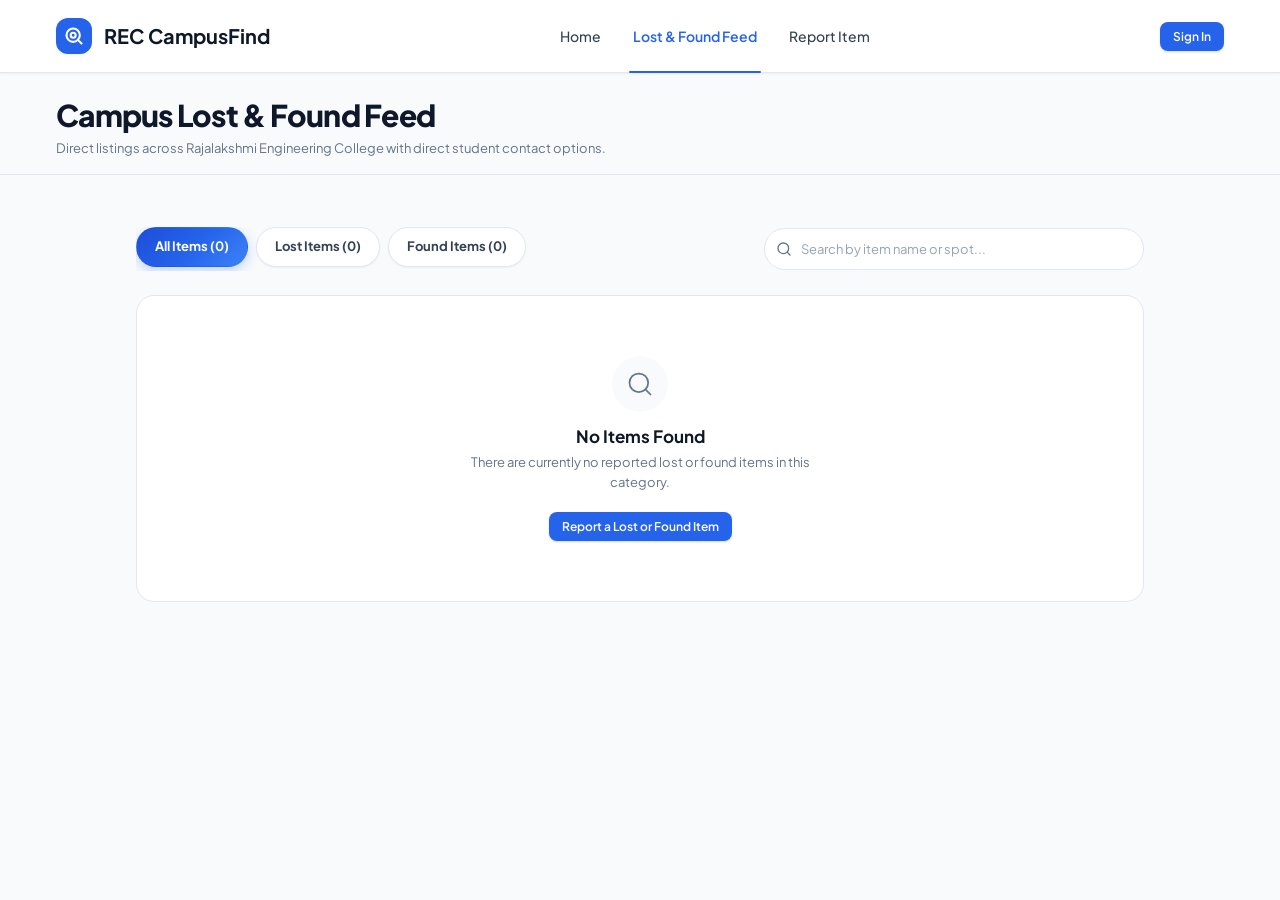
==== src/main/webapp/browse.html @ c63bbb27 "Initial commit: Campus Lost & Found System with embedded Tomcat, MySQL schema, and responsive UI" ====
<!DOCTYPE html>
<html lang="en">
<head>
  <meta charset="UTF-8">
  <meta name="viewport" content="width=device-width, initial-scale=1.0">
  <title>Lost & Found Feed | Rajalakshmi Engineering College</title>
  <meta http-equiv="Cache-Control" content="no-cache, no-store, must-revalidate">
  <meta http-equiv="Pragma" content="no-cache">
  <meta http-equiv="Expires" content="0">
  <meta name="description" content="View all lost and found items reported across Rajalakshmi Engineering College campus with direct finder/loser contact information.">
  <link rel="stylesheet" href="css/variables.css?v=5.0">
  <link rel="stylesheet" href="css/base.css?v=5.0">
  <link rel="stylesheet" href="css/layout.css?v=5.0">
  <link rel="stylesheet" href="css/components.css?v=5.0">
  <link rel="stylesheet" href="css/pages.css?v=5.0">
  <style>
    .feed-container {
      max-width: 1040px;
      margin: 0 auto;
    }
    .feed-controls {
      display: flex;
      flex-direction: column;
      gap: 12px;
      margin-bottom: 24px;
    }
    @media (min-width: 640px) {
      .feed-controls {
        flex-direction: row;
        align-items: center;
        justify-content: space-between;
      }
    }
    .pill-tabs {
      display: flex;
      gap: 8px;
      overflow-x: auto;
      padding-bottom: 4px;
      -webkit-overflow-scrolling: touch;
    }
    .pill-btn {
      padding: 8px 18px;
      border-radius: var(--border-radius-full);
      font-size: 13px;
      font-weight: 700;
      border: 1px solid var(--border-color);
      background: #FFFFFF;
      color: var(--text-secondary);
      cursor: pointer;
      white-space: nowrap;
      transition: all 0.2s ease;
      min-height: 40px;
      box-shadow: var(--shadow-xs);
    }
    .pill-btn:hover {
      border-color: var(--accent-border);
      background: var(--bg-secondary);
    }
    .pill-btn.active {
      background: var(--accent-gradient);
      color: #fff;
      border-color: transparent;
      box-shadow: 0 4px 12px var(--accent-glow);
    }
    .feed-grid {
      display: grid;
      grid-template-columns: 1fr;
      gap: 16px;
    }
    @media (min-width: 640px) {
      .feed-grid {
        grid-template-columns: repeat(2, 1fr);
        gap: 20px;
      }
    }
    @media (min-width: 1024px) {
      .feed-grid {
        grid-template-columns: repeat(3, 1fr);
      }
    }
    .mobile-item-card {
      background: #FFFFFF;
      border: 1px solid var(--border-color);
      border-radius: var(--border-radius-lg);
      overflow: hidden;
      display: flex;
      flex-direction: column;
      transition: all 0.25s ease;
      box-shadow: var(--shadow-sm);
    }
    .mobile-item-card:hover {
      box-shadow: var(--shadow-card-hover);
      transform: translateY(-3px);
      border-color: var(--accent-border);
    }
    .card-photo-wrapper {
      position: relative;
      width: 100%;
      height: 165px;
      background: #F1F5F9;
      display: flex;
      align-items: center;
      justify-content: center;
      overflow: hidden;
    }
    .card-photo-img {
      width: 100%;
      height: 100%;
      object-fit: cover;
    }
    .card-photo-empty {
      display: flex;
      flex-direction: column;
      align-items: center;
      color: var(--text-muted);
      font-size: 12px;
      gap: 4px;
    }
    .card-body {
      padding: 16px;
      display: flex;
      flex-direction: column;
      flex: 1;
    }
    .card-title {
      font-size: 16px;
      font-weight: 700;
      color: var(--text-primary);
      margin-bottom: 6px;
      line-height: 1.35;
    }
    .card-spot {
      display: flex;
      align-items: center;
      gap: 6px;
      font-size: 13px;
      color: var(--text-secondary);
      margin-bottom: 12px;
    }
    .card-contact-box {
      margin-top: auto;
      background: var(--bg-secondary);
      border: 1px solid var(--border-color);
      border-radius: var(--border-radius-md);
      padding: 12px;
      display: flex;
      flex-direction: column;
      gap: 8px;
    }
    .contact-action-btn {
      display: flex;
      align-items: center;
      justify-content: center;
      gap: 6px;
      padding: 8px 12px;
      border-radius: var(--border-radius-sm);
      font-size: 13px;
      font-weight: 700;
      text-decoration: none;
      transition: all 0.2s ease;
      min-height: 38px;
    }
    .btn-call {
      background: var(--accent-primary);
      color: #fff;
    }
    .btn-call:hover {
      background: var(--accent-hover);
      color: #fff;
    }
    .btn-mail {
      background: #FFFFFF;
      color: var(--text-primary);
      border: 1px solid var(--border-color);
    }
    .btn-mail:hover {
      background: #F8FAFC;
    }
  </style>
</head>
<body>

  <!-- Navigation Header -->
  <header class="navbar">
    <div class="container navbar-inner">
      <a href="index.html" class="brand-logo">
        <div class="brand-icon">
          <svg xmlns="http://www.w3.org/2000/svg" width="20" height="20" viewBox="0 0 24 24" fill="none" stroke="currentColor" stroke-width="2.5" stroke-linecap="round" stroke-linejoin="round">
            <circle cx="11" cy="11" r="8"></circle>
            <line x1="21" y1="21" x2="16.65" y2="16.65"></line>
            <circle cx="11" cy="11" r="3"></circle>
          </svg>
        </div>
        <span>REC CampusFind</span>
      </a>

      <nav class="nav-links" id="nav-links">
        <a href="index.html" class="nav-link">Home</a>
        <a href="browse.html" class="nav-link active">Lost & Found Feed</a>
        <a href="report.html" class="nav-link">Report Item</a>
      </nav>

      <div class="nav-actions" id="nav-actions">
        <!-- Injected dynamically by main.js based on server session -->
      </div>

      <button class="mobile-nav-toggle" id="mobile-nav-toggle" aria-label="Toggle navigation">
        <svg xmlns="http://www.w3.org/2000/svg" width="24" height="24" viewBox="0 0 24 24" fill="none" stroke="currentColor" stroke-width="2" stroke-linecap="round" stroke-linejoin="round">
          <line x1="3" y1="12" x2="21" y2="12"></line>
          <line x1="3" y1="6" x2="21" y2="6"></line>
          <line x1="3" y1="18" x2="21" y2="18"></line>
        </svg>
      </button>
    </div>
  </header>

  <!-- Page Header -->
  <div class="page-header" style="padding: 24px 0 16px 0; background: var(--bg-secondary); border-bottom: 1px solid var(--border-color);">
    <div class="container">
      <h1 style="font-size: var(--font-size-2xl); font-weight: 800; color: var(--text-primary); margin-bottom: 4px;">
        Campus Lost & Found Feed
      </h1>
      <p style="font-size: 13px; color: var(--text-muted);">
        Direct listings across Rajalakshmi Engineering College with direct student contact options.
      </p>
    </div>
  </div>

  <!-- Main Feed Area -->
  <main class="main-content" style="padding-top: 20px;">
    <div class="container feed-container">
      
      <!-- Controls: Tabs + Search Bar -->
      <div class="feed-controls">
        <div class="pill-tabs">
          <button class="pill-btn active" data-type="ALL" id="pill-all">All Items (<span id="count-all">0</span>)</button>
          <button class="pill-btn" data-type="LOST" id="pill-lost">Lost Items (<span id="count-lost">0</span>)</button>
          <button class="pill-btn" data-type="FOUND" id="pill-found">Found Items (<span id="count-found">0</span>)</button>
        </div>

        <div style="flex: 1; max-width: 380px; position: relative;">
          <input 
            type="search" 
            id="search-input" 
            class="form-input" 
            placeholder="Search by item name or spot..."
            style="padding-left: 36px; height: 42px; font-size: 13px; border-radius: var(--border-radius-full);"
          >
          <svg xmlns="http://www.w3.org/2000/svg" width="16" height="16" viewBox="0 0 24 24" fill="none" stroke="currentColor" stroke-width="2" stroke-linecap="round" stroke-linejoin="round" style="position: absolute; left: 12px; top: 13px; color: var(--text-muted);">
            <circle cx="11" cy="11" r="8"></circle>
            <line x1="21" y1="21" x2="16.65" y2="16.65"></line>
          </svg>
        </div>
      </div>

      <!-- Feed Grid -->
      <div id="items-grid" class="feed-grid">
        <div style="grid-column: 1 / -1; text-align: center; padding: 48px 20px;">
          <div class="spinner"></div>
          <p style="font-size: 13px; color: var(--text-muted); margin-top: 12px;">Loading campus feed...</p>
        </div>
      </div>

    </div>
  </main>

  <!-- Scripts -->
  <script src="js/api.js?v=5.0"></script>
  <script src="js/main.js?v=5.0"></script>
  <script src="js/browse.js?v=5.0"></script>
</body>
</html>
---- src/main/webapp/css/variables.css ----
/**
 * REC CampusFind - Design System Tokens & Typography
 * Designed for Rajalakshmi Engineering College
 * Premium, modern, responsive, mobile-first design system
 */
@import url('https://fonts.googleapis.com/css2?family=Plus+Jakarta+Sans:wght@400;500;600;700;800&family=Inter:wght@400;500;600;700&display=swap');

:root {
  /* Color Palette - Neutrals */
  --bg-primary: #FFFFFF;
  --bg-secondary: #F8FAFC;
  --bg-tertiary: #F1F5F9;
  --bg-card: #FFFFFF;
  --bg-overlay: rgba(15, 23, 42, 0.65);
  --bg-elevated: #FFFFFF;

  /* Typography Colors */
  --text-primary: #0F172A;      /* Deep Midnight Navy */
  --text-secondary: #334155;    /* Refined Slate */
  --text-muted: #64748B;        /* Cool Gray */
  --text-light: #94A3B8;
  --text-inverse: #FFFFFF;

  /* Accent Colors (REC Royal & Indigo) */
  --accent-primary: #2563EB;    /* Royal Blue */
  --accent-hover: #1D4ED8;      /* Deep Royal */
  --accent-light: #EFF6FF;      /* Soft Blue Tint */
  --accent-border: #BFDBFE;
  --accent-gradient: linear-gradient(135deg, #1D4ED8 0%, #2563EB 50%, #3B82F6 100%);
  --accent-glow: rgba(37, 99, 235, 0.25);

  /* Status Colors */
  --status-lost-text: #E11D48;
  --status-lost-bg: #FFF1F2;
  --status-lost-border: #FECDD3;
  --status-lost-gradient: linear-gradient(135deg, #E11D48 0%, #F43F5E 100%);

  --status-found-text: #059669;
  --status-found-bg: #ECFDF5;
  --status-found-border: #A7F3D0;
  --status-found-gradient: linear-gradient(135deg, #059669 0%, #10B981 100%);

  --status-open-text: #2563EB;
  --status-open-bg: #EFF6FF;
  --status-open-border: #BFDBFE;

  --status-pending-text: #D97706;
  --status-pending-bg: #FFFBEB;
  --status-pending-border: #FDE68A;

  --status-resolved-text: #0D9488;
  --status-resolved-bg: #F0FDFA;
  --status-resolved-border: #99F6E4;

  /* Borders & Dividers */
  --border-color: #E2E8F0;
  --border-subtle: #F1F5F9;
  --border-focus: #2563EB;
  --border-radius-xs: 4px;
  --border-radius-sm: 8px;
  --border-radius-md: 12px;
  --border-radius-lg: 18px;
  --border-radius-xl: 24px;
  --border-radius-full: 9999px;

  /* Elevation Shadows (Smooth, modern, non-muddy) */
  --shadow-xs: 0 1px 2px 0 rgba(15, 23, 42, 0.05);
  --shadow-sm: 0 2px 4px 0 rgba(15, 23, 42, 0.06), 0 1px 2px -1px rgba(15, 23, 42, 0.04);
  --shadow-md: 0 6px 16px -2px rgba(15, 23, 42, 0.08), 0 2px 6px -2px rgba(15, 23, 42, 0.04);
  --shadow-lg: 0 14px 28px -4px rgba(15, 23, 42, 0.1), 0 6px 12px -4px rgba(15, 23, 42, 0.05);
  --shadow-card: 0 1px 3px rgba(0, 0, 0, 0.05), 0 8px 24px rgba(149, 157, 165, 0.1);
  --shadow-card-hover: 0 12px 32px rgba(37, 99, 235, 0.12), 0 2px 8px rgba(0, 0, 0, 0.06);
  --shadow-modal: 0 25px 50px -12px rgba(15, 23, 42, 0.25);

  /* Typography */
  --font-family: 'Plus Jakarta Sans', 'Inter', -apple-system, BlinkMacSystemFont, "Segoe UI", Roboto, sans-serif;
  --font-size-xs: 0.75rem;     /* 12px */
  --font-size-sm: 0.875rem;    /* 14px */
  --font-size-base: 1rem;      /* 16px */
  --font-size-md: 1.125rem;    /* 18px */
  --font-size-lg: 1.25rem;     /* 20px */
  --font-size-xl: 1.5rem;      /* 24px */
  --font-size-2xl: 1.875rem;   /* 30px */
  --font-size-3xl: 2.25rem;    /* 36px */
  --font-size-4xl: 2.75rem;    /* 44px */

  /* Spacing */
  --space-1: 0.25rem;
  --space-2: 0.5rem;
  --space-3: 0.75rem;
  --space-4: 1rem;
  --space-5: 1.25rem;
  --space-6: 1.5rem;
  --space-8: 2rem;
  --space-10: 2.5rem;
  --space-12: 3rem;

  /* Transitions */
  --transition-fast: 150ms cubic-bezier(0.4, 0, 0.2, 1);
  --transition-normal: 250ms cubic-bezier(0.4, 0, 0.2, 1);
  --transition-bounce: 350ms cubic-bezier(0.34, 1.56, 0.64, 1);
}
---- src/main/webapp/css/base.css ----
/**
 * Base styling and reset
 */
*, *::before, *::after {
  box-sizing: border-box;
  margin: 0;
  padding: 0;
}

html {
  font-size: 16px;
  scroll-behavior: smooth;
  -webkit-font-smoothing: antialiased;
  -moz-osx-font-smoothing: grayscale;
}

body {
  font-family: var(--font-family);
  background-color: var(--bg-secondary);
  color: var(--text-primary);
  line-height: 1.5;
  min-height: 100vh;
  display: flex;
  flex-direction: column;
}

/* Accessible focus ring */
:focus-visible {
  outline: 2px solid var(--border-focus);
  outline-offset: 2px;
}

a {
  color: var(--accent-primary);
  text-decoration: none;
  transition: color var(--transition-fast);
}

a:hover {
  color: var(--accent-hover);
}

h1, h2, h3, h4, h5, h6 {
  color: var(--text-primary);
  font-weight: 700;
  line-height: 1.25;
}

h1 { font-size: var(--font-size-3xl); letter-spacing: -0.025em; }
h2 { font-size: var(--font-size-2xl); letter-spacing: -0.02em; }
h3 { font-size: var(--font-size-xl); }
h4 { font-size: var(--font-size-lg); }
h5 { font-size: var(--font-size-md); }

p {
  color: var(--text-secondary);
}

img, svg {
  display: block;
  max-width: 100%;
}

button, input, select, textarea {
  font: inherit;
  color: inherit;
}

ul, ol {
  list-style: none;
}

/* Utilities */
.container {
  width: 100%;
  max-width: 1200px;
  margin-left: auto;
  margin-right: auto;
  padding-left: var(--space-4);
  padding-right: var(--space-4);
}

.text-center { text-align: center; }
.text-right { text-align: right; }
.text-muted { color: var(--text-muted); }
.text-navy { color: var(--text-primary); }
.font-semibold { font-weight: 600; }
.font-bold { font-weight: 700; }

.flex { display: flex; }
.flex-col { flex-direction: column; }
.items-center { align-items: center; }
.justify-between { justify-content: space-between; }
.justify-center { justify-content: center; }
.gap-2 { gap: var(--space-2); }
.gap-4 { gap: var(--space-4); }
.gap-6 { gap: var(--space-6); }

.hidden { display: none !important; }
---- src/main/webapp/css/layout.css ----
/**
 * Layout Styles - Navbar, Header, Footer, and Grid Containers
 */

/* Top Navigation Bar */
.navbar {
  background-color: var(--bg-primary);
  border-bottom: 1px solid var(--border-color);
  position: sticky;
  top: 0;
  z-index: 50;
  box-shadow: var(--shadow-xs);
}

.navbar-inner {
  display: flex;
  align-items: center;
  justify-content: space-between;
  height: 72px;
}

.brand-logo {
  display: flex;
  align-items: center;
  gap: var(--space-3);
  font-size: var(--font-size-lg);
  font-weight: 700;
  color: var(--text-primary);
  text-decoration: none;
}

.brand-icon {
  width: 36px;
  height: 36px;
  background-color: var(--accent-primary);
  color: var(--text-inverse);
  border-radius: var(--border-radius-md);
  display: flex;
  align-items: center;
  justify-content: center;
  box-shadow: var(--shadow-xs);
}

.brand-badge {
  font-size: var(--font-size-xs);
  font-weight: 600;
  color: var(--accent-primary);
  background-color: var(--accent-light);
  padding: 2px 8px;
  border-radius: var(--border-radius-full);
  margin-left: var(--space-2);
}

.nav-links {
  display: flex;
  align-items: center;
  gap: var(--space-6);
}

.nav-link {
  color: var(--text-secondary);
  font-weight: 500;
  font-size: var(--font-size-sm);
  padding: var(--space-2) var(--space-1);
  position: relative;
  transition: color var(--transition-fast);
}

.nav-link:hover {
  color: var(--accent-primary);
}

.nav-link.active {
  color: var(--accent-primary);
  font-weight: 600;
}

.nav-link.active::after {
  content: '';
  position: absolute;
  bottom: -18px;
  left: 0;
  right: 0;
  height: 2px;
  background-color: var(--accent-primary);
  border-radius: 2px;
}

.nav-actions {
  display: flex;
  align-items: center;
  gap: var(--space-3);
}

.user-profile-badge {
  display: flex;
  align-items: center;
  gap: 10px;
  background: var(--bg-secondary);
  border: 1px solid var(--border-color);
  padding: 4px 10px 4px 6px;
  border-radius: var(--border-radius-full);
}

.user-avatar-circle {
  width: 32px;
  height: 32px;
  border-radius: 50%;
  background: var(--accent-gradient);
  color: #fff;
  font-size: 11px;
  font-weight: 700;
  display: flex;
  align-items: center;
  justify-content: center;
  letter-spacing: 0.5px;
}

.user-meta-info {
  display: flex;
  flex-direction: column;
  line-height: 1.15;
}

.user-display-name {
  font-size: 12px;
  font-weight: 700;
  color: var(--text-primary);
}

.user-email-text {
  font-size: 10px;
  color: var(--text-muted);
}

.logout-trigger {
  padding: 4px 10px !important;
  font-size: 11px !important;
  border-radius: var(--border-radius-full) !important;
  margin-left: 4px;
}

/* Mobile Hamburger Toggle */
.mobile-nav-toggle {
  display: none;
  background: none;
  border: 1px solid var(--border-color);
  border-radius: var(--border-radius-sm);
  padding: var(--space-2);
  cursor: pointer;
  color: var(--text-primary);
}

/* Main Content Wrapper */
.main-content {
  flex: 1;
  padding-bottom: var(--space-12);
}

/* Page Header Banner */
.page-header {
  background-color: var(--bg-primary);
  border-bottom: 1px solid var(--border-color);
  padding: var(--space-8) 0;
  margin-bottom: var(--space-8);
}

.page-header h1 {
  margin-bottom: var(--space-2);
}

.page-header p {
  color: var(--text-muted);
  font-size: var(--font-size-md);
  max-width: 650px;
}

/* Footer */
.footer {
  background-color: var(--bg-primary);
  border-top: 1px solid var(--border-color);
  padding: var(--space-10) 0 var(--space-6) 0;
  margin-top: auto;
}

.footer-grid {
  display: grid;
  grid-template-columns: 2fr 1fr 1fr 1.5fr;
  gap: var(--space-8);
  margin-bottom: var(--space-8);
}

.footer-col h4 {
  font-size: var(--font-size-sm);
  text-transform: uppercase;
  letter-spacing: 0.05em;
  color: var(--text-primary);
  margin-bottom: var(--space-4);
}

.footer-links {
  display: flex;
  flex-direction: column;
  gap: var(--space-2);
}

.footer-links a {
  color: var(--text-muted);
  font-size: var(--font-size-sm);
  transition: color var(--transition-fast);
}

.footer-links a:hover {
  color: var(--accent-primary);
}

.footer-bottom {
  border-top: 1px solid var(--border-color);
  padding-top: var(--space-6);
  display: flex;
  align-items: center;
  justify-content: space-between;
  font-size: var(--font-size-xs);
  color: var(--text-muted);
}

/* Responsive Navigation */
@media (max-width: 900px) {
  .nav-links {
    display: none;
    position: absolute;
    top: 72px;
    left: 0;
    right: 0;
    background-color: var(--bg-primary);
    flex-direction: column;
    padding: var(--space-4);
    border-bottom: 1px solid var(--border-color);
    box-shadow: var(--shadow-md);
  }

  .nav-links.show {
    display: flex;
  }

  .nav-link.active::after {
    display: none;
  }

  .mobile-nav-toggle {
    display: block;
  }

  .footer-grid {
    grid-template-columns: 1fr 1fr;
  }
}

@media (max-width: 600px) {
  .footer-grid {
    grid-template-columns: 1fr;
  }

  .footer-bottom {
    flex-direction: column;
    gap: var(--space-2);
    text-align: center;
  }
}
---- src/main/webapp/css/components.css ----
/**
 * Campus Lost & Found System - Component Styles
 * Buttons, Badges, Cards, Forms, Modals, Toasts, Skeletons & Tabs
 */

/* ==========================================================================
   Buttons
   ========================================================================== */
.btn {
  display: inline-flex;
  align-items: center;
  justify-content: center;
  gap: var(--space-2);
  padding: 0.625rem 1.25rem;
  font-size: var(--font-size-sm);
  font-weight: 600;
  line-height: 1.25;
  border-radius: var(--border-radius-md);
  border: 1px solid transparent;
  cursor: pointer;
  transition: all var(--transition-fast);
  white-space: nowrap;
  user-select: none;
  text-decoration: none;
}

.btn:disabled, .btn.disabled {
  opacity: 0.6;
  cursor: not-allowed;
  pointer-events: none;
}

.btn-primary {
  background-color: var(--accent-primary);
  color: var(--text-inverse);
  box-shadow: 0 1px 2px 0 rgba(29, 78, 216, 0.2);
}

.btn-primary:hover {
  background-color: var(--accent-hover);
  color: var(--text-inverse);
  box-shadow: 0 4px 6px -1px rgba(29, 78, 216, 0.3);
  transform: translateY(-1px);
}

.btn-primary:active {
  transform: translateY(0);
}

.btn-secondary {
  background-color: var(--bg-tertiary);
  color: var(--text-primary);
  border-color: var(--border-color);
}

.btn-secondary:hover {
  background-color: #E2E8F0;
  color: var(--text-primary);
}

.btn-outline {
  background-color: transparent;
  color: var(--accent-primary);
  border-color: var(--accent-border);
}

.btn-outline:hover {
  background-color: var(--accent-light);
  border-color: var(--accent-primary);
}

.btn-danger {
  background-color: #DC2626;
  color: var(--text-inverse);
}

.btn-danger:hover {
  background-color: #B91C1C;
  color: var(--text-inverse);
}

.btn-success {
  background-color: #059669;
  color: var(--text-inverse);
}

.btn-success:hover {
  background-color: #047857;
  color: var(--text-inverse);
}

.btn-sm {
  padding: 0.375rem 0.75rem;
  font-size: var(--font-size-xs);
  border-radius: var(--border-radius-sm);
}

.btn-lg {
  padding: 0.875rem 1.75rem;
  font-size: var(--font-size-base);
  border-radius: var(--border-radius-md);
}

.btn-icon-only {
  padding: 0.5rem;
  border-radius: var(--border-radius-md);
  display: inline-flex;
  align-items: center;
  justify-content: center;
}

/* ==========================================================================
   Direct Contact Action Buttons (Feed & Details)
   ========================================================================== */
.contact-action-btn {
  display: inline-flex;
  align-items: center;
  justify-content: center;
  gap: 6px;
  padding: 8px 14px;
  font-size: 13px;
  font-weight: 700;
  border-radius: var(--border-radius-md);
  text-decoration: none;
  transition: all 0.2s ease;
  cursor: pointer;
  border: 1px solid transparent;
  line-height: 1.2;
}

.contact-action-btn svg {
  flex-shrink: 0;
}

.btn-whatsapp {
  background-color: #25D366 !important;
  color: #FFFFFF !important;
  border-color: #20BA5C !important;
  box-shadow: 0 2px 6px rgba(37, 211, 102, 0.35);
}

.btn-whatsapp:hover {
  background-color: #1EBE5D !important;
  transform: translateY(-2px);
  box-shadow: 0 5px 12px rgba(37, 211, 102, 0.45);
}

.btn-call {
  background-color: #0F172A !important;
  color: #FFFFFF !important;
  border-color: #0F172A !important;
  box-shadow: 0 2px 6px rgba(15, 23, 42, 0.25);
}

.btn-call:hover {
  background-color: #1E293B !important;
  transform: translateY(-2px);
  box-shadow: 0 5px 12px rgba(15, 23, 42, 0.35);
}

.btn-mail {
  background-color: #F8FAFC !important;
  color: #334155 !important;
  border-color: #CBD5E1 !important;
  box-shadow: 0 1px 3px rgba(0, 0, 0, 0.05);
}

.btn-mail:hover {
  background-color: #F1F5F9 !important;
  color: #0F172A !important;
  border-color: #94A3B8 !important;
  transform: translateY(-1px);
}

/* ==========================================================================
   Badges & Tags
   ========================================================================== */
.badge {
  display: inline-flex;
  align-items: center;
  gap: 0.375rem;
  padding: 0.25rem 0.625rem;
  font-size: var(--font-size-xs);
  font-weight: 600;
  border-radius: var(--border-radius-full);
  line-height: 1;
  letter-spacing: 0.01em;
  text-transform: uppercase;
  border: 1px solid transparent;
}

.badge-lost {
  background-color: var(--status-lost-bg);
  color: var(--status-lost-text);
  border-color: var(--status-lost-border);
}

.badge-found {
  background-color: var(--status-found-bg);
  color: var(--status-found-text);
  border-color: var(--status-found-border);
}

.badge-open {
  background-color: var(--status-open-bg);
  color: var(--status-open-text);
  border-color: var(--status-open-border);
}

.badge-pending {
  background-color: var(--status-pending-bg);
  color: var(--status-pending-text);
  border-color: var(--status-pending-border);
}

.badge-resolved {
  background-color: var(--status-resolved-bg);
  color: var(--status-resolved-text);
  border-color: var(--status-resolved-border);
}

.badge-neutral {
  background-color: var(--bg-tertiary);
  color: var(--text-secondary);
  border-color: var(--border-color);
}

.badge-dot {
  width: 6px;
  height: 6px;
  border-radius: 50%;
  background-color: currentColor;
}

/* ==========================================================================
   Cards
   ========================================================================== */
.card {
  background-color: var(--bg-card);
  border: 1px solid var(--border-color);
  border-radius: var(--border-radius-lg);
  box-shadow: var(--shadow-sm);
  transition: all var(--transition-fast);
  overflow: hidden;
}

.card:hover {
  box-shadow: var(--shadow-md);
}

.card-header {
  padding: var(--space-5) var(--space-6);
  border-bottom: 1px solid var(--border-color);
  display: flex;
  align-items: center;
  justify-content: space-between;
}

.card-body {
  padding: var(--space-6);
}

.card-footer {
  padding: var(--space-4) var(--space-6);
  background-color: var(--bg-secondary);
  border-top: 1px solid var(--border-color);
}

/* Item Card (Catalog & Feed) */
.item-card {
  display: flex;
  flex-direction: column;
  background-color: var(--bg-card);
  border: 1px solid var(--border-color);
  border-radius: var(--border-radius-lg);
  overflow: hidden;
  box-shadow: var(--shadow-xs);
  transition: transform var(--transition-fast), box-shadow var(--transition-fast), border-color var(--transition-fast);
  cursor: pointer;
  height: 100%;
}

.item-card:hover {
  transform: translateY(-3px);
  box-shadow: var(--shadow-md);
  border-color: #CBD5E1;
}

.item-card-media {
  position: relative;
  height: 190px;
  background: linear-gradient(135deg, #F1F5F9 0%, #E2E8F0 100%);
  display: flex;
  align-items: center;
  justify-content: center;
  overflow: hidden;
}

.item-card-media img {
  width: 100%;
  height: 100%;
  object-fit: cover;
  transition: transform 0.3s ease;
}

.item-card:hover .item-card-media img {
  transform: scale(1.04);
}

.item-card-media-placeholder {
  color: var(--text-muted);
  display: flex;
  flex-direction: column;
  align-items: center;
  gap: var(--space-2);
}

.item-card-badges {
  position: absolute;
  top: var(--space-3);
  left: var(--space-3);
  display: flex;
  gap: var(--space-2);
  z-index: 2;
}

.item-card-date-badge {
  position: absolute;
  bottom: var(--space-3);
  right: var(--space-3);
  background: rgba(15, 23, 42, 0.75);
  backdrop-filter: blur(4px);
  color: #FFFFFF;
  padding: 3px 8px;
  border-radius: var(--border-radius-sm);
  font-size: var(--font-size-xs);
  font-weight: 500;
}

.item-card-content {
  padding: var(--space-5);
  display: flex;
  flex-direction: column;
  flex: 1;
}

.item-card-title {
  font-size: var(--font-size-md);
  font-weight: 700;
  color: var(--text-primary);
  margin-bottom: var(--space-2);
  line-height: 1.35;
  display: -webkit-box;
  -webkit-line-clamp: 2;
  -webkit-box-orient: vertical;
  overflow: hidden;
}

.item-card-meta {
  display: flex;
  flex-direction: column;
  gap: var(--space-1);
  margin-bottom: var(--space-4);
  font-size: var(--font-size-xs);
  color: var(--text-muted);
}

.item-card-meta-row {
  display: flex;
  align-items: center;
  gap: var(--space-2);
}

.item-card-meta-icon {
  width: 14px;
  height: 14px;
  flex-shrink: 0;
  color: var(--text-muted);
}

.item-card-desc {
  font-size: var(--font-size-sm);
  color: var(--text-secondary);
  line-height: 1.5;
  margin-bottom: var(--space-4);
  display: -webkit-box;
  -webkit-line-clamp: 2;
  -webkit-box-orient: vertical;
  overflow: hidden;
}

.item-card-footer {
  margin-top: auto;
  padding-top: var(--space-3);
  border-top: 1px solid var(--border-color);
  display: flex;
  align-items: center;
  justify-content: space-between;
}

/* ==========================================================================
   Forms & Inputs
   ========================================================================== */
.form-group {
  margin-bottom: var(--space-5);
  display: flex;
  flex-direction: column;
}

.form-label {
  font-size: var(--font-size-sm);
  font-weight: 600;
  color: var(--text-primary);
  margin-bottom: var(--space-2);
  display: flex;
  align-items: center;
  justify-content: space-between;
}

.form-label .required {
  color: #DC2626;
  margin-left: 2px;
}

.form-input,
.form-select,
.form-textarea {
  width: 100%;
  padding: 0.625rem 0.875rem;
  font-size: var(--font-size-sm);
  color: var(--text-primary);
  background-color: var(--bg-primary);
  border: 1px solid var(--border-color);
  border-radius: var(--border-radius-md);
  transition: border-color var(--transition-fast), box-shadow var(--transition-fast);
}

.form-input:focus,
.form-select:focus,
.form-textarea:focus {
  border-color: var(--accent-primary);
  outline: none;
  box-shadow: 0 0 0 3px rgba(37, 99, 235, 0.15);
}

.form-input::placeholder,
.form-textarea::placeholder {
  color: var(--text-light);
}

.form-textarea {
  resize: vertical;
  min-height: 110px;
}

.form-helper {
  font-size: var(--font-size-xs);
  color: var(--text-muted);
  margin-top: var(--space-1);
}

.form-error {
  font-size: var(--font-size-xs);
  color: #DC2626;
  margin-top: var(--space-1);
  display: none;
}

.form-group.has-error .form-input,
.form-group.has-error .form-select,
.form-group.has-error .form-textarea {
  border-color: #DC2626;
}

.form-group.has-error .form-error {
  display: block;
}

.input-icon-wrapper {
  position: relative;
  display: flex;
  align-items: center;
}

.input-icon-wrapper .input-icon {
  position: absolute;
  left: 0.875rem;
  width: 18px;
  height: 18px;
  color: var(--text-muted);
  pointer-events: none;
}

.input-icon-wrapper .form-input {
  padding-left: 2.5rem;
}

/* File Upload Zone */
.dropzone {
  border: 2px dashed var(--border-color);
  border-radius: var(--border-radius-lg);
  padding: var(--space-6);
  text-align: center;
  background-color: var(--bg-secondary);
  cursor: pointer;
  transition: all var(--transition-fast);
  position: relative;
}

.dropzone:hover, .dropzone.dragover {
  border-color: var(--accent-primary);
  background-color: var(--accent-light);
}

.dropzone-icon {
  width: 40px;
  height: 40px;
  margin: 0 auto var(--space-3) auto;
  color: var(--accent-primary);
}

/* ==========================================================================
   Modals
   ========================================================================== */
.modal-backdrop {
  position: fixed;
  top: 0;
  left: 0;
  width: 100vw;
  height: 100vh;
  background-color: var(--bg-overlay);
  backdrop-filter: blur(4px);
  display: flex;
  align-items: center;
  justify-content: center;
  padding: var(--space-4);
  z-index: 100;
  opacity: 0;
  visibility: hidden;
  transition: opacity var(--transition-fast), visibility var(--transition-fast);
}

.modal-backdrop.open {
  opacity: 1;
  visibility: visible;
}

.modal-dialog {
  background-color: var(--bg-primary);
  border-radius: var(--border-radius-lg);
  box-shadow: var(--shadow-modal);
  width: 100%;
  max-width: 560px;
  max-height: 90vh;
  display: flex;
  flex-direction: column;
  overflow: hidden;
  transform: scale(0.96) translateY(10px);
  transition: transform var(--transition-fast);
}

.modal-backdrop.open .modal-dialog {
  transform: scale(1) translateY(0);
}

.modal-header {
  padding: var(--space-5) var(--space-6);
  border-bottom: 1px solid var(--border-color);
  display: flex;
  align-items: center;
  justify-content: space-between;
}

.modal-title {
  font-size: var(--font-size-lg);
  font-weight: 700;
  color: var(--text-primary);
}

.modal-close {
  background: none;
  border: none;
  color: var(--text-muted);
  cursor: pointer;
  padding: var(--space-1);
  border-radius: var(--border-radius-sm);
  display: flex;
  align-items: center;
  justify-content: center;
  transition: color var(--transition-fast), background-color var(--transition-fast);
}

.modal-close:hover {
  color: var(--text-primary);
  background-color: var(--bg-tertiary);
}

.modal-body {
  padding: var(--space-6);
  overflow-y: auto;
}

.modal-footer {
  padding: var(--space-4) var(--space-6);
  border-top: 1px solid var(--border-color);
  background-color: var(--bg-secondary);
  display: flex;
  align-items: center;
  justify-content: flex-end;
  gap: var(--space-3);
}

/* ==========================================================================
   Toasts Notification System
   ========================================================================== */
.toast-container {
  position: fixed;
  bottom: var(--space-6);
  right: var(--space-6);
  z-index: 150;
  display: flex;
  flex-direction: column;
  gap: var(--space-3);
  pointer-events: none;
  max-width: 400px;
  width: 100%;
}

.toast {
  pointer-events: auto;
  background-color: var(--bg-primary);
  border-radius: var(--border-radius-md);
  box-shadow: var(--shadow-lg);
  border: 1px solid var(--border-color);
  padding: var(--space-4) var(--space-5);
  display: flex;
  align-items: flex-start;
  gap: var(--space-3);
  transform: translateX(100%);
  opacity: 0;
  transition: transform 0.25s ease-out, opacity 0.25s ease-out;
}

.toast.show {
  transform: translateX(0);
  opacity: 1;
}

.toast-icon {
  width: 20px;
  height: 20px;
  flex-shrink: 0;
  margin-top: 2px;
}

.toast-content {
  flex: 1;
}

.toast-title {
  font-size: var(--font-size-sm);
  font-weight: 700;
  color: var(--text-primary);
  margin-bottom: 2px;
}

.toast-message {
  font-size: var(--font-size-xs);
  color: var(--text-secondary);
  line-height: 1.4;
}

.toast-success { border-left: 4px solid #10B981; }
.toast-success .toast-icon { color: #10B981; }

.toast-error { border-left: 4px solid #EF4444; }
.toast-error .toast-icon { color: #EF4444; }

.toast-info { border-left: 4px solid var(--accent-primary); }
.toast-info .toast-icon { color: var(--accent-primary); }

/* ==========================================================================
   Tabs
   ========================================================================== */
.tabs-nav {
  display: flex;
  border-bottom: 1px solid var(--border-color);
  gap: var(--space-6);
  margin-bottom: var(--space-6);
}

.tab-btn {
  background: none;
  border: none;
  padding: var(--space-3) var(--space-1);
  font-size: var(--font-size-sm);
  font-weight: 600;
  color: var(--text-muted);
  cursor: pointer;
  position: relative;
  transition: color var(--transition-fast);
}

.tab-btn:hover {
  color: var(--text-primary);
}

.tab-btn.active {
  color: var(--accent-primary);
}

.tab-btn.active::after {
  content: '';
  position: absolute;
  bottom: -1px;
  left: 0;
  right: 0;
  height: 2px;
  background-color: var(--accent-primary);
  border-radius: 2px 2px 0 0;
}

.tab-pane {
  display: none;
}

.tab-pane.active {
  display: block;
}

/* ==========================================================================
   Empty States & Loading Skeletons
   ========================================================================== */
.empty-state {
  text-align: center;
  padding: var(--space-12) var(--space-6);
  background-color: var(--bg-primary);
  border: 1px dashed var(--border-color);
  border-radius: var(--border-radius-lg);
  max-width: 500px;
  margin: 0 auto;
}

.empty-state-icon {
  width: 56px;
  height: 56px;
  margin: 0 auto var(--space-4) auto;
  color: var(--text-light);
}

.empty-state-title {
  font-size: var(--font-size-lg);
  font-weight: 700;
  color: var(--text-primary);
  margin-bottom: var(--space-2);
}

.empty-state-desc {
  font-size: var(--font-size-sm);
  color: var(--text-muted);
  margin-bottom: var(--space-5);
}

.skeleton {
  background: linear-gradient(90deg, #F1F5F9 25%, #E2E8F0 50%, #F1F5F9 75%);
  background-size: 200% 100%;
  animation: shimmer 1.5s infinite;
  border-radius: var(--border-radius-sm);
}

@keyframes shimmer {
  0% { background-position: 200% 0; }
  100% { background-position: -200% 0; }
}

.spinner {
  width: 24px;
  height: 24px;
  border: 3px solid var(--border-color);
  border-top-color: var(--accent-primary);
  border-radius: 50%;
  animation: spin 0.8s linear infinite;
  display: inline-block;
}

@keyframes spin {
  to { transform: rotate(360deg); }
}
---- src/main/webapp/css/pages.css ----
/**
 * Campus Lost & Found System - Page Specific Styles
 * Hero, Catalog, Report Form, Details, User Dashboard, Admin Console & Auth
 */

/* ==========================================================================
   1. Homepage (index.html)
   ========================================================================== */
.hero-section {
  background: radial-gradient(circle at 50% 0%, #FFFFFF 0%, #F8FAFC 100%);
  border-bottom: 1px solid var(--border-color);
  padding: var(--space-12) 0;
  text-align: center;
  position: relative;
  overflow: hidden;
}

.hero-badge {
  display: inline-flex;
  align-items: center;
  gap: var(--space-2);
  background-color: var(--accent-light);
  color: var(--accent-primary);
  border: 1px solid var(--accent-border);
  padding: 0.35rem 0.85rem;
  border-radius: var(--border-radius-full);
  font-size: var(--font-size-xs);
  font-weight: 700;
  text-transform: uppercase;
  letter-spacing: 0.05em;
  margin-bottom: var(--space-4);
}

.hero-title {
  font-size: clamp(2rem, 4vw, 3.25rem);
  font-weight: 800;
  color: var(--text-primary);
  letter-spacing: -0.03em;
  line-height: 1.15;
  margin-bottom: var(--space-4);
  max-width: 800px;
  margin-left: auto;
  margin-right: auto;
}

.hero-title span {
  color: var(--accent-primary);
}

.hero-subtitle {
  font-size: var(--font-size-lg);
  color: var(--text-secondary);
  max-width: 620px;
  margin: 0 auto var(--space-8) auto;
  line-height: 1.6;
}

/* Hero Quick Actions (Dual Primary Cards) */
.hero-cta-grid {
  display: grid;
  grid-template-columns: repeat(2, 1fr);
  gap: var(--space-6);
  max-width: 720px;
  margin: 0 auto var(--space-8) auto;
}

.hero-cta-card {
  background: var(--bg-primary);
  border: 1px solid var(--border-color);
  border-radius: var(--border-radius-lg);
  padding: var(--space-6);
  text-align: left;
  display: flex;
  align-items: center;
  gap: var(--space-5);
  box-shadow: var(--shadow-sm);
  transition: all var(--transition-fast);
  cursor: pointer;
  text-decoration: none;
}

.hero-cta-card:hover {
  transform: translateY(-3px);
  box-shadow: var(--shadow-md);
}

.hero-cta-card.lost-card:hover {
  border-color: #F87171;
  background: linear-gradient(180deg, #FFFFFF 0%, #FFF5F5 100%);
}

.hero-cta-card.found-card:hover {
  border-color: #34D399;
  background: linear-gradient(180deg, #FFFFFF 0%, #F0FDF4 100%);
}

.hero-cta-icon {
  width: 52px;
  height: 52px;
  border-radius: var(--border-radius-md);
  display: flex;
  align-items: center;
  justify-content: center;
  flex-shrink: 0;
}

.lost-card .hero-cta-icon {
  background-color: var(--status-lost-bg);
  color: var(--status-lost-text);
}

.found-card .hero-cta-icon {
  background-color: var(--status-found-bg);
  color: var(--status-found-text);
}

.hero-cta-title {
  font-size: var(--font-size-md);
  font-weight: 700;
  color: var(--text-primary);
  margin-bottom: 2px;
}

.hero-cta-desc {
  font-size: var(--font-size-xs);
  color: var(--text-muted);
}

/* Live Global Search Bar */
.hero-search-wrapper {
  max-width: 680px;
  margin: 0 auto;
  position: relative;
}

.hero-search-box {
  display: flex;
  align-items: center;
  background-color: var(--bg-primary);
  border: 2px solid var(--border-color);
  border-radius: var(--border-radius-full);
  padding: 6px 10px 6px 20px;
  box-shadow: var(--shadow-md);
  transition: border-color var(--transition-fast), box-shadow var(--transition-fast);
}

.hero-search-box:focus-within {
  border-color: var(--accent-primary);
  box-shadow: 0 0 0 4px rgba(37, 99, 235, 0.15);
}

.hero-search-input {
  border: none;
  background: transparent;
  flex: 1;
  font-size: var(--font-size-base);
  color: var(--text-primary);
  padding: var(--space-2) var(--space-3);
  outline: none;
}

/* Live Metrics Strip */
.stats-strip {
  display: grid;
  grid-template-columns: repeat(4, 1fr);
  gap: var(--space-6);
  margin: var(--space-10) 0;
}

.stat-item {
  background-color: var(--bg-primary);
  border: 1px solid var(--border-color);
  border-radius: var(--border-radius-lg);
  padding: var(--space-6);
  text-align: center;
  box-shadow: var(--shadow-xs);
}

.stat-number {
  font-size: var(--font-size-3xl);
  font-weight: 800;
  color: var(--accent-primary);
  line-height: 1.1;
  margin-bottom: var(--space-1);
}

.stat-label {
  font-size: var(--font-size-sm);
  color: var(--text-muted);
  font-weight: 500;
}

/* Feed Section Header */
.section-header {
  display: flex;
  align-items: center;
  justify-content: space-between;
  margin-bottom: var(--space-6);
}

.section-title {
  font-size: var(--font-size-2xl);
  font-weight: 700;
  color: var(--text-primary);
}

.item-grid {
  display: grid;
  grid-template-columns: repeat(auto-fill, minmax(280px, 1fr));
  gap: var(--space-6);
}

/* ==========================================================================
   2. Catalog & Search (browse.html)
   ========================================================================== */
.browse-layout {
  display: grid;
  grid-template-columns: 280px 1fr;
  gap: var(--space-8);
  align-items: start;
}

.filters-sidebar {
  background-color: var(--bg-primary);
  border: 1px solid var(--border-color);
  border-radius: var(--border-radius-lg);
  padding: var(--space-6);
  box-shadow: var(--shadow-xs);
  position: sticky;
  top: 90px;
}

.filter-section {
  padding-bottom: var(--space-5);
  margin-bottom: var(--space-5);
  border-bottom: 1px solid var(--border-color);
}

.filter-section:last-child {
  padding-bottom: 0;
  margin-bottom: 0;
  border-bottom: none;
}

.filter-heading {
  font-size: var(--font-size-xs);
  text-transform: uppercase;
  font-weight: 700;
  color: var(--text-muted);
  letter-spacing: 0.05em;
  margin-bottom: var(--space-3);
  display: flex;
  justify-content: space-between;
  align-items: center;
}

.filter-options {
  display: flex;
  flex-direction: column;
  gap: var(--space-2);
}

.filter-checkbox-label {
  display: flex;
  align-items: center;
  gap: var(--space-2);
  font-size: var(--font-size-sm);
  color: var(--text-secondary);
  cursor: pointer;
  user-select: none;
}

.filter-checkbox-label input[type="checkbox"],
.filter-checkbox-label input[type="radio"] {
  accent-color: var(--accent-primary);
  width: 16px;
  height: 16px;
  cursor: pointer;
}

.browse-toolbar {
  display: flex;
  align-items: center;
  justify-content: space-between;
  background-color: var(--bg-primary);
  border: 1px solid var(--border-color);
  border-radius: var(--border-radius-lg);
  padding: var(--space-4) var(--space-5);
  margin-bottom: var(--space-6);
}

.active-filter-chips {
  display: flex;
  flex-wrap: wrap;
  gap: var(--space-2);
  margin-bottom: var(--space-4);
}

.chip {
  display: inline-flex;
  align-items: center;
  gap: var(--space-1);
  background-color: var(--bg-tertiary);
  color: var(--text-secondary);
  font-size: var(--font-size-xs);
  font-weight: 500;
  padding: 4px 10px;
  border-radius: var(--border-radius-full);
}

.chip-remove {
  cursor: pointer;
  background: none;
  border: none;
  color: var(--text-muted);
  padding: 0;
  display: flex;
  align-items: center;
}

.chip-remove:hover {
  color: var(--text-primary);
}

/* ==========================================================================
   3. Report Lost / Found Item (report.html)
   ========================================================================== */
.report-layout {
  display: grid;
  grid-template-columns: 1fr 380px;
  gap: var(--space-8);
  align-items: start;
}

.type-toggle-container {
  display: flex;
  background-color: var(--bg-tertiary);
  padding: 4px;
  border-radius: var(--border-radius-md);
  margin-bottom: var(--space-6);
  border: 1px solid var(--border-color);
}

.type-toggle-btn {
  flex: 1;
  text-align: center;
  padding: var(--space-3);
  font-size: var(--font-size-sm);
  font-weight: 700;
  border-radius: var(--border-radius-sm);
  border: none;
  background: transparent;
  cursor: pointer;
  transition: all var(--transition-fast);
  color: var(--text-muted);
}

.type-toggle-btn.active.lost {
  background-color: var(--bg-primary);
  color: var(--status-lost-text);
  box-shadow: var(--shadow-sm);
}

.type-toggle-btn.active.found {
  background-color: var(--bg-primary);
  color: var(--status-found-text);
  box-shadow: var(--shadow-sm);
}

.form-grid-2 {
  display: grid;
  grid-template-columns: 1fr 1fr;
  gap: var(--space-4);
}

.preview-sticky {
  position: sticky;
  top: 90px;
}

.preview-card-header {
  font-size: var(--font-size-sm);
  font-weight: 700;
  text-transform: uppercase;
  color: var(--text-muted);
  letter-spacing: 0.05em;
  margin-bottom: var(--space-3);
  display: flex;
  align-items: center;
  gap: var(--space-2);
}

/* ==========================================================================
   4. Item Details & Matching (item-details.html)
   ========================================================================== */
.item-details-layout {
  display: grid;
  grid-template-columns: 1.4fr 1fr;
  gap: var(--space-8);
  align-items: start;
}

.item-showcase {
  background-color: var(--bg-primary);
  border: 1px solid var(--border-color);
  border-radius: var(--border-radius-lg);
  overflow: hidden;
  box-shadow: var(--shadow-sm);
}

.item-showcase-media {
  height: 380px;
  background-color: var(--bg-tertiary);
  display: flex;
  align-items: center;
  justify-content: center;
  position: relative;
}

.item-showcase-media img {
  width: 100%;
  height: 100%;
  object-fit: cover;
}

.item-showcase-body {
  padding: var(--space-8);
}

.item-meta-spec-grid {
  display: grid;
  grid-template-columns: repeat(2, 1fr);
  gap: var(--space-4);
  background-color: var(--bg-secondary);
  border: 1px solid var(--border-color);
  border-radius: var(--border-radius-md);
  padding: var(--space-5);
  margin: var(--space-6) 0;
}

.spec-item {
  display: flex;
  flex-direction: column;
}

.spec-label {
  font-size: var(--font-size-xs);
  color: var(--text-muted);
  font-weight: 600;
  text-transform: uppercase;
  margin-bottom: 2px;
}

.spec-val {
  font-size: var(--font-size-sm);
  font-weight: 600;
  color: var(--text-primary);
}

/* Smart Matching Engine Widget */
.matching-widget {
  background-color: var(--bg-primary);
  border: 1px solid var(--border-color);
  border-radius: var(--border-radius-lg);
  padding: var(--space-6);
  box-shadow: var(--shadow-sm);
  margin-bottom: var(--space-6);
}

.matching-widget-header {
  display: flex;
  align-items: center;
  gap: var(--space-3);
  margin-bottom: var(--space-4);
  padding-bottom: var(--space-4);
  border-bottom: 1px solid var(--border-color);
}

.matching-item {
  display: flex;
  align-items: center;
  justify-content: space-between;
  padding: var(--space-3) var(--space-4);
  border: 1px solid var(--border-color);
  border-radius: var(--border-radius-md);
  margin-bottom: var(--space-3);
  transition: all var(--transition-fast);
}

.matching-item:hover {
  border-color: var(--accent-primary);
  background-color: var(--accent-light);
}

.match-percentage {
  font-size: var(--font-size-xs);
  font-weight: 700;
  color: #059669;
  background-color: #D1FAE5;
  padding: 3px 8px;
  border-radius: var(--border-radius-full);
}

/* ==========================================================================
   5. Dashboard & Admin Console (my-items.html & admin.html)
   ========================================================================== */
.data-table-container {
  background-color: var(--bg-primary);
  border: 1px solid var(--border-color);
  border-radius: var(--border-radius-lg);
  overflow-x: auto;
  box-shadow: var(--shadow-xs);
}

.data-table {
  width: 100%;
  border-collapse: collapse;
  text-align: left;
  font-size: var(--font-size-sm);
}

.data-table th {
  background-color: var(--bg-secondary);
  padding: var(--space-4) var(--space-5);
  font-size: var(--font-size-xs);
  font-weight: 700;
  text-transform: uppercase;
  color: var(--text-muted);
  border-bottom: 1px solid var(--border-color);
}

.data-table td {
  padding: var(--space-4) var(--space-5);
  border-bottom: 1px solid var(--border-color);
  color: var(--text-primary);
  vertical-align: middle;
}

.data-table tr:last-child td {
  border-bottom: none;
}

.data-table tr:hover td {
  background-color: #F8FAFC;
}

/* Claim Stepper Progression */
.claim-stepper {
  display: flex;
  align-items: center;
  gap: var(--space-2);
}

.stepper-step {
  display: flex;
  align-items: center;
  gap: var(--space-2);
  font-size: var(--font-size-xs);
  color: var(--text-muted);
}

.stepper-step.completed {
  color: #059669;
  font-weight: 600;
}

.stepper-step.active {
  color: var(--accent-primary);
  font-weight: 600;
}

.stepper-line {
  flex: 1;
  height: 2px;
  background-color: var(--border-color);
  min-width: 24px;
}

.stepper-line.completed {
  background-color: #059669;
}

/* ==========================================================================
   6. Authentication (login.html)
   ========================================================================== */
.auth-wrapper {
  min-height: calc(100vh - 200px);
  display: flex;
  align-items: center;
  justify-content: center;
  padding: var(--space-8) var(--space-4);
}

.auth-card {
  background-color: var(--bg-primary);
  border: 1px solid var(--border-color);
  border-radius: var(--border-radius-lg);
  box-shadow: var(--shadow-modal);
  width: 100%;
  max-width: 440px;
  padding: var(--space-8);
}

.auth-header {
  text-align: center;
  margin-bottom: var(--space-6);
}

.auth-header h2 {
  font-size: var(--font-size-2xl);
  margin-bottom: var(--space-2);
}



/* ==========================================================================
   Responsive Breakpoints
   ========================================================================== */
@media (max-width: 992px) {
  .browse-layout {
    grid-template-columns: 1fr;
  }
  .filters-sidebar {
    position: static;
  }
  .report-layout {
    grid-template-columns: 1fr;
  }
  .preview-sticky {
    position: static;
  }
  .item-details-layout {
    grid-template-columns: 1fr;
  }
  .stats-strip {
    grid-template-columns: repeat(2, 1fr);
  }
}

@media (max-width: 640px) {
  .hero-cta-grid {
    grid-template-columns: 1fr;
  }
  .stats-strip {
    grid-template-columns: 1fr;
  }
  .form-grid-2 {
    grid-template-columns: 1fr;
  }
  .item-meta-spec-grid {
    grid-template-columns: 1fr;
  }
}
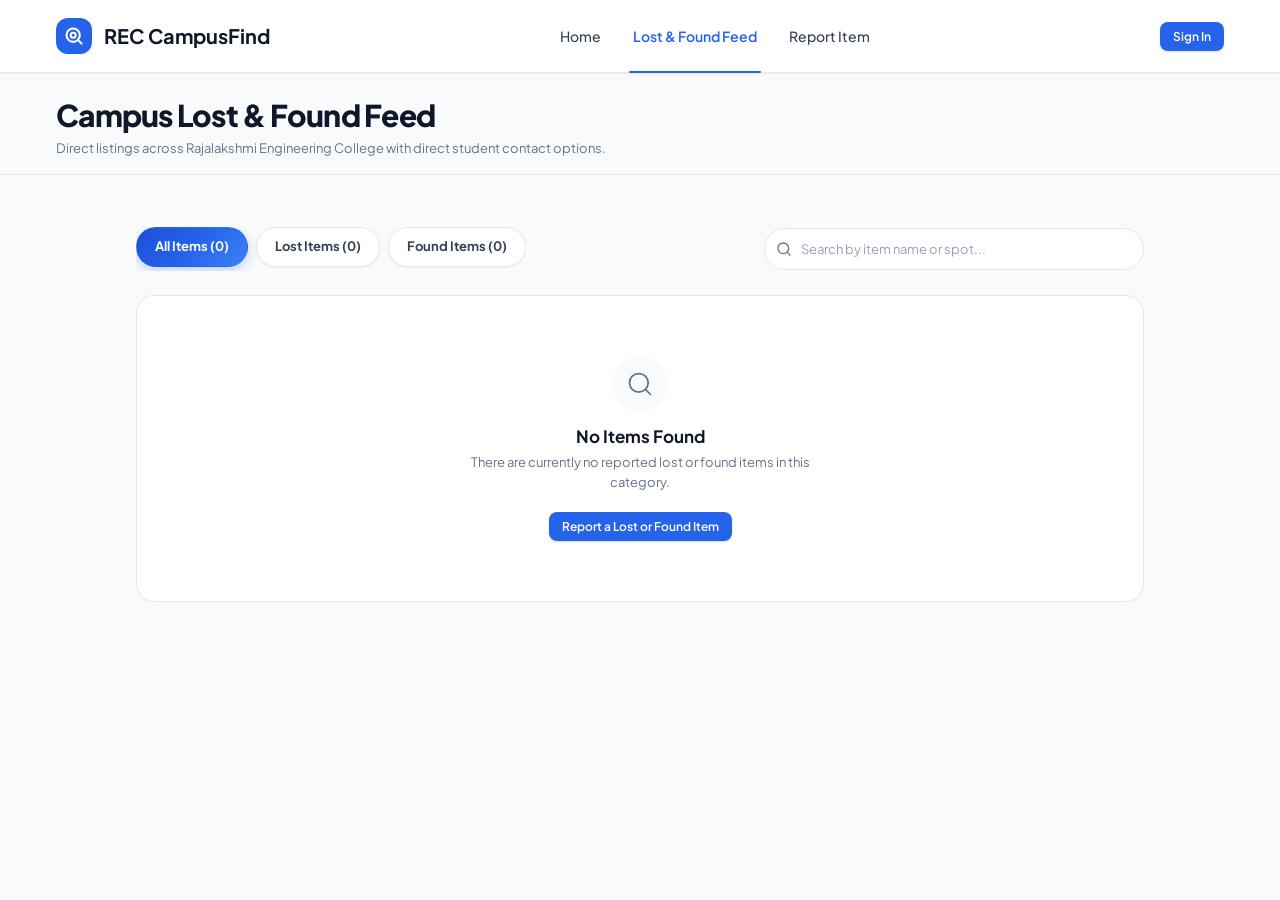
==== commit 1b7fff27: "Add owner-only delete button on feed cards and details page" ====
--- a/src/main/webapp/browse.html
+++ b/src/main/webapp/browse.html
@@ -176,6 +176,48 @@
     .btn-mail:hover {
       background: #F8FAFC;
     }
+    .card-delete-icon-btn {
+      position: absolute;
+      top: 10px;
+      right: 10px;
+      background: rgba(225, 29, 72, 0.92);
+      color: #fff;
+      border: none;
+      border-radius: 6px;
+      padding: 3px 8px;
+      font-size: 11px;
+      font-weight: 700;
+      display: inline-flex;
+      align-items: center;
+      gap: 4px;
+      cursor: pointer;
+      z-index: 5;
+      box-shadow: 0 2px 4px rgba(0,0,0,0.25);
+      transition: all 0.2s ease;
+    }
+    .card-delete-icon-btn:hover {
+      background: #be123c;
+      transform: scale(1.05);
+    }
+    .btn-delete-card-pill {
+      background: #FFF1F2;
+      color: #E11D48;
+      border: 1px solid #FECDD3;
+      border-radius: 6px;
+      padding: 4px 10px;
+      font-size: 11px;
+      font-weight: 700;
+      display: inline-flex;
+      align-items: center;
+      gap: 5px;
+      cursor: pointer;
+      transition: all 0.2s ease;
+    }
+    .btn-delete-card-pill:hover {
+      background: #FFE4E6;
+      border-color: #FDA4AF;
+      color: #BE123C;
+    }
   </style>
 </head>
 <body>
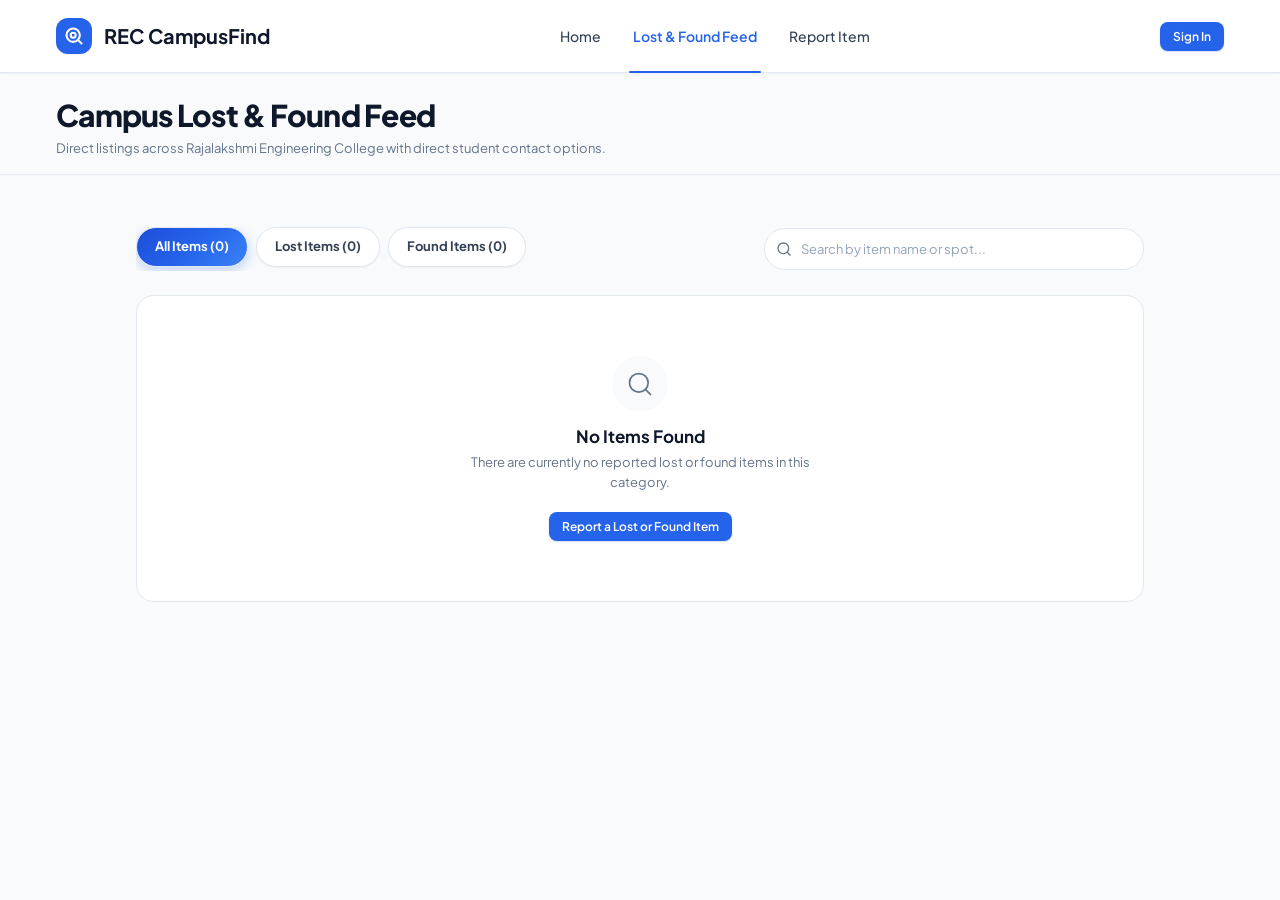
==== commit aa38346e: "Comprehensive mobile optimization: responsive contact actions, input auto-zoom prevention, hamburger" ====
--- a/src/main/webapp/browse.html
+++ b/src/main/webapp/browse.html
@@ -59,8 +59,38 @@
     .pill-btn.active {
       background: var(--accent-gradient);
       color: #fff;
-      border-color: transparent;
       box-shadow: 0 4px 12px var(--accent-glow);
+    }
+    .filter-pills-bar {
+      display: flex;
+      gap: 8px;
+      overflow-x: auto;
+      -webkit-overflow-scrolling: touch;
+      padding-bottom: 4px;
+      scrollbar-width: none;
+    }
+    .filter-pills-bar::-webkit-scrollbar {
+      display: none;
+    }
+    .card-contact-actions {
+      display: flex;
+      gap: 8px;
+    }
+    @media (max-width: 440px) {
+      .card-contact-actions {
+        display: grid !important;
+        grid-template-columns: 1fr 1fr !important;
+        gap: 8px !important;
+      }
+      .card-contact-actions .btn-whatsapp {
+        grid-column: span 2 !important;
+        width: 100% !important;
+      }
+      .contact-action-btn {
+        padding: 9px 8px !important;
+        font-size: 13px !important;
+        min-height: 42px !important;
+      }
     }
     .feed-grid {
       display: grid;
@@ -274,7 +304,7 @@
       
       <!-- Controls: Tabs + Search Bar -->
       <div class="feed-controls">
-        <div class="pill-tabs">
+        <div class="pill-tabs filter-pills-bar">
           <button class="pill-btn active" data-type="ALL" id="pill-all">All Items (<span id="count-all">0</span>)</button>
           <button class="pill-btn" data-type="LOST" id="pill-lost">Lost Items (<span id="count-lost">0</span>)</button>
           <button class="pill-btn" data-type="FOUND" id="pill-found">Found Items (<span id="count-found">0</span>)</button>
--- a/src/main/webapp/css/base.css
+++ b/src/main/webapp/css/base.css
@@ -12,6 +12,9 @@
   scroll-behavior: smooth;
   -webkit-font-smoothing: antialiased;
   -moz-osx-font-smoothing: grayscale;
+  -webkit-text-size-adjust: 100%;
+  -webkit-tap-highlight-color: transparent;
+  overflow-x: hidden;
 }
 
 body {
@@ -20,8 +23,17 @@
   color: var(--text-primary);
   line-height: 1.5;
   min-height: 100vh;
+  width: 100%;
+  overflow-x: hidden;
   display: flex;
   flex-direction: column;
+}
+
+/* Mobile iOS input zoom prevention (standard 16px threshold) */
+@media (max-width: 768px) {
+  input, select, textarea {
+    font-size: 16px !important;
+  }
 }
 
 /* Accessible focus ring */
--- a/src/main/webapp/css/layout.css
+++ b/src/main/webapp/css/layout.css
@@ -224,23 +224,41 @@
   color: var(--text-muted);
 }
 
-/* Responsive Navigation */
+/* Responsive Navigation & Mobile Optimizations */
 @media (max-width: 900px) {
+  .navbar-inner {
+    height: 62px;
+  }
+
   .nav-links {
     display: none;
     position: absolute;
-    top: 72px;
+    top: 62px;
     left: 0;
     right: 0;
-    background-color: var(--bg-primary);
+    background-color: #FFFFFF;
     flex-direction: column;
-    padding: var(--space-4);
+    padding: 16px 20px;
+    gap: 12px;
     border-bottom: 1px solid var(--border-color);
-    box-shadow: var(--shadow-md);
+    box-shadow: 0 10px 15px -3px rgba(0, 0, 0, 0.1);
+    z-index: 99;
   }
 
   .nav-links.show {
     display: flex;
+    animation: mobileNavSlide 0.2s ease-out forwards;
+  }
+
+  .nav-link {
+    padding: 10px 12px;
+    font-size: 15px;
+    font-weight: 600;
+    border-radius: var(--border-radius-md);
+  }
+
+  .nav-link.active {
+    background: var(--accent-light);
   }
 
   .nav-link.active::after {
@@ -248,7 +266,14 @@
   }
 
   .mobile-nav-toggle {
-    display: block;
+    display: flex;
+    align-items: center;
+    justify-content: center;
+    width: 40px;
+    height: 40px;
+    border-radius: var(--border-radius-md);
+    background: var(--bg-secondary);
+    border: 1px solid var(--border-color);
   }
 
   .footer-grid {
@@ -256,7 +281,39 @@
   }
 }
 
+@keyframes mobileNavSlide {
+  from {
+    opacity: 0;
+    transform: translateY(-8px);
+  }
+  to {
+    opacity: 1;
+    transform: translateY(0);
+  }
+}
+
 @media (max-width: 600px) {
+  .brand-logo span {
+    font-size: 16px;
+  }
+
+  .user-profile-badge {
+    padding: 3px 8px 3px 4px;
+    gap: 6px;
+  }
+
+  .user-email-text {
+    display: none;
+  }
+
+  .user-display-name {
+    max-width: 80px;
+    white-space: nowrap;
+    overflow: hidden;
+    text-overflow: ellipsis;
+    font-size: 11px;
+  }
+
   .footer-grid {
     grid-template-columns: 1fr;
   }
--- a/src/main/webapp/css/components.css
+++ b/src/main/webapp/css/components.css
@@ -786,3 +786,95 @@
 @keyframes spin {
   to { transform: rotate(360deg); }
 }
+
+/* ==========================================================================
+   Custom Confirmation Modal Dialog
+   ========================================================================== */
+.custom-modal-overlay {
+  position: fixed;
+  inset: 0;
+  background: rgba(15, 23, 42, 0.65);
+  backdrop-filter: blur(4px);
+  -webkit-backdrop-filter: blur(4px);
+  display: flex;
+  align-items: center;
+  justify-content: center;
+  z-index: 10000;
+  opacity: 0;
+  pointer-events: none;
+  transition: opacity 0.22s ease;
+  padding: 16px;
+}
+.custom-modal-overlay.active {
+  opacity: 1;
+  pointer-events: auto;
+}
+.custom-modal-dialog {
+  background: #FFFFFF;
+  border: 1px solid var(--border-color);
+  border-radius: var(--border-radius-lg);
+  max-width: 420px;
+  width: 100%;
+  padding: 28px 24px 22px 24px;
+  box-shadow: 0 20px 25px -5px rgba(0, 0, 0, 0.25), 0 10px 10px -5px rgba(0, 0, 0, 0.1);
+  transform: translateY(16px) scale(0.96);
+  transition: transform 0.22s cubic-bezier(0.16, 1, 0.3, 1);
+  display: flex;
+  flex-direction: column;
+  align-items: center;
+  text-align: center;
+}
+.custom-modal-overlay.active .custom-modal-dialog {
+  transform: translateY(0) scale(1);
+}
+.custom-modal-icon {
+  width: 56px;
+  height: 56px;
+  border-radius: 50%;
+  display: flex;
+  align-items: center;
+  justify-content: center;
+  margin-bottom: 16px;
+}
+.custom-modal-icon.danger {
+  background: #FFE4E6;
+  color: #E11D48;
+}
+.custom-modal-icon.primary {
+  background: var(--accent-light);
+  color: var(--accent-primary);
+}
+.custom-modal-title {
+  font-size: 19px;
+  font-weight: 700;
+  color: var(--text-primary);
+  margin-bottom: 8px;
+}
+.custom-modal-desc {
+  font-size: 14px;
+  color: var(--text-secondary);
+  line-height: 1.55;
+  margin-bottom: 24px;
+  max-width: 340px;
+}
+.custom-modal-actions {
+  display: flex;
+  gap: 12px;
+  width: 100%;
+}
+.custom-modal-actions .btn {
+  flex: 1;
+  padding: 10px 16px;
+  font-size: 14px;
+  font-weight: 600;
+  border-radius: var(--border-radius-md);
+  cursor: pointer;
+}
+.custom-modal-actions .btn-danger {
+  background: #E11D48;
+  color: #FFFFFF;
+  border: none;
+}
+.custom-modal-actions .btn-danger:hover {
+  background: #BE123C;
+}
